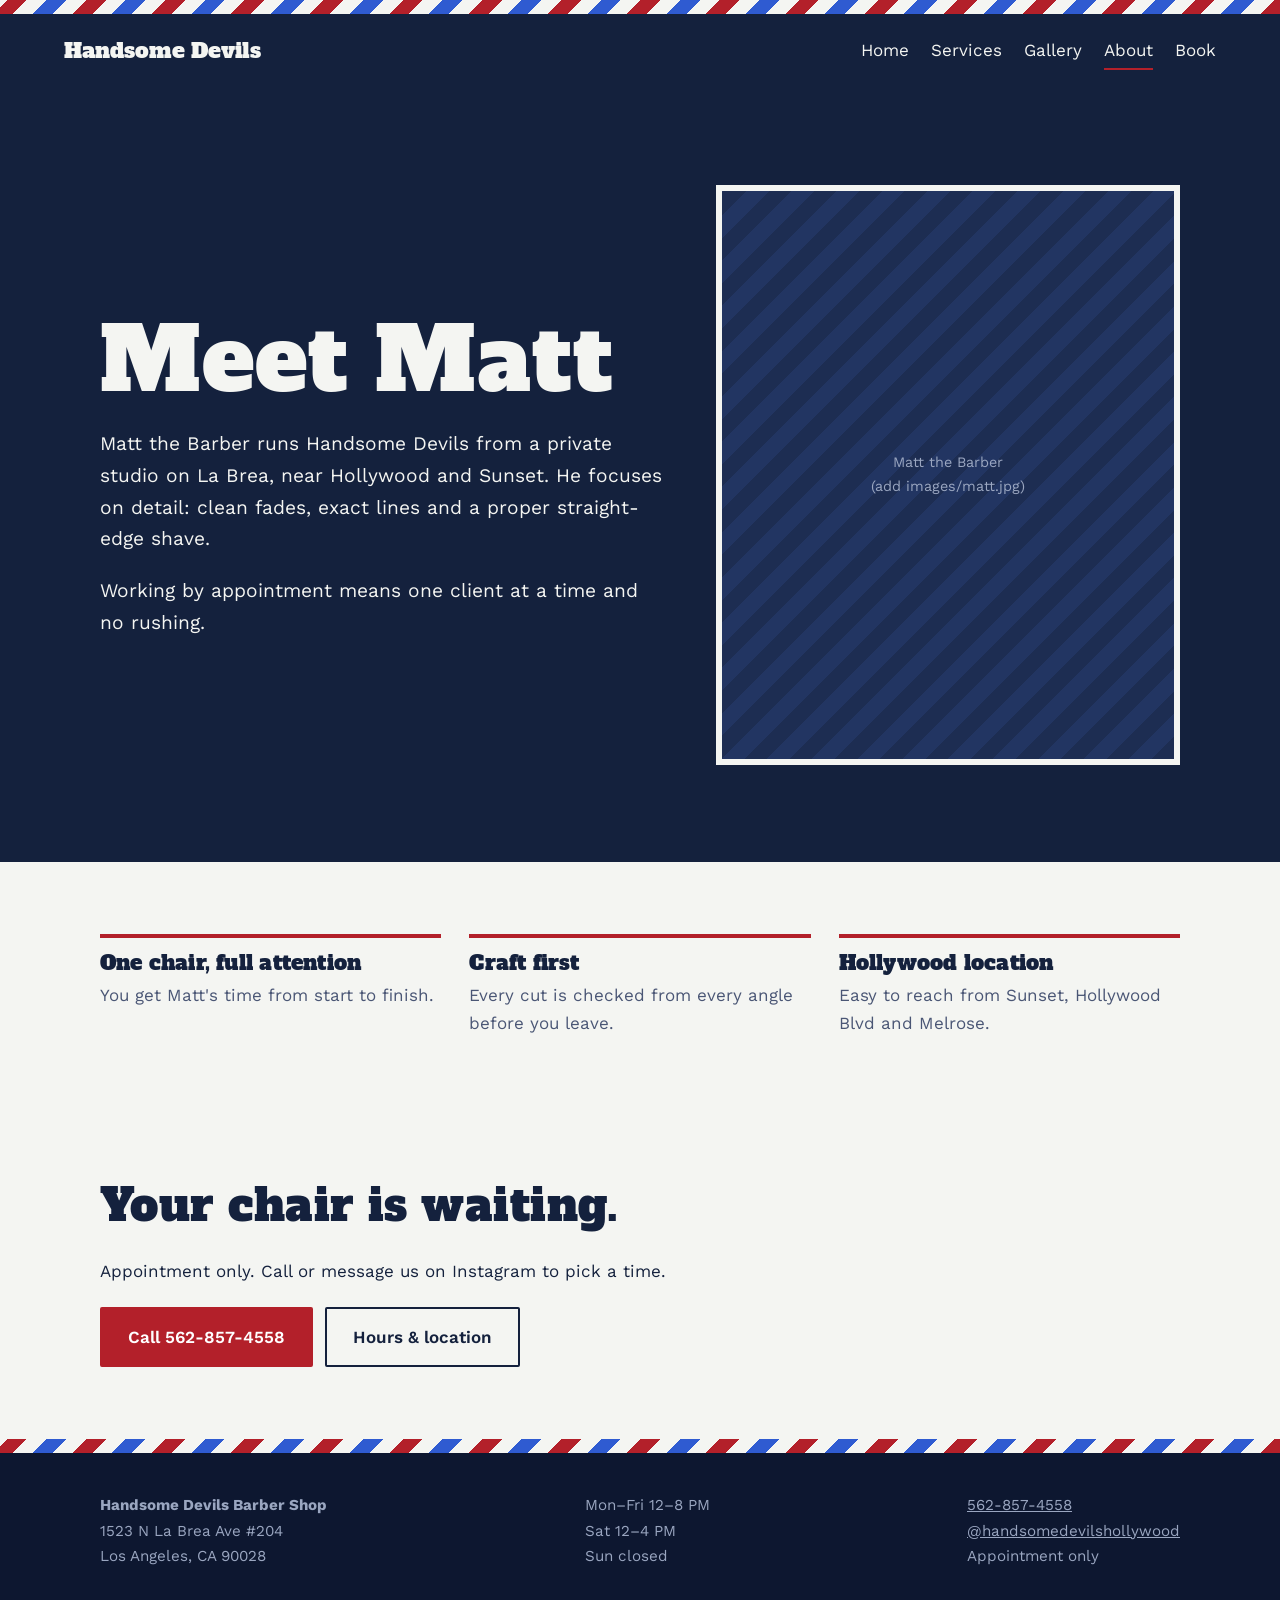
==== about.html @ ae557520 "Add files via upload" ====
<!DOCTYPE html><html lang="en"><head><meta charset="utf-8"><meta name="viewport" content="width=device-width,initial-scale=1">
<title>About | Handsome Devils Barber Shop, Hollywood</title><meta name="description" content="Meet Matt the Barber, owner of Handsome Devils Barber Shop in Hollywood, Los Angeles.">
<link rel="preconnect" href="https://fonts.googleapis.com"><link rel="preconnect" href="https://fonts.gstatic.com" crossorigin>
<link href="https://fonts.googleapis.com/css2?family=Alfa+Slab+One&family=Work+Sans:wght@400;600&display=swap" rel="stylesheet">
<link rel="stylesheet" href="style.css">
<script type="application/ld+json">{"@context":"https://schema.org","@type":"BarberShop","name":"Handsome Devils Barber Shop","telephone":"+1-562-857-4558","address":{"@type":"PostalAddress","streetAddress":"1523 N La Brea Ave #204","addressLocality":"Los Angeles","addressRegion":"CA","postalCode":"90028"},"openingHours":["Mo-Fr 12:00-20:00","Sa 12:00-16:00"]}</script></head>
<body><div class="pole"></div><header><a class="logo" href="index.html">Handsome Devils</a><nav><a href="index.html">Home</a><a href="services.html">Services</a><a href="gallery.html">Gallery</a><a href="about.html" aria-current=page>About</a><a href="contact.html">Book</a></nav></header><main>
<section><div class="wrap hero"><div><h1>Meet Matt</h1><p>Matt the Barber runs Handsome Devils from a private studio on La Brea, near Hollywood and Sunset. He focuses on detail: clean fades, exact lines and a proper straight-edge shave.</p><p>Working by appointment means one client at a time and no rushing.</p></div><div class="ph"><span>Matt the Barber<br>(add images/matt.jpg)</span><img src="images/matt.jpg" alt="Matt the Barber" onerror="this.remove()"></div></div></section>
<section class="light"><div class="wrap grid"><div class="card"><h3>One chair, full attention</h3><p class="mut">You get Matt's time from start to finish.</p></div><div class="card"><h3>Craft first</h3><p class="mut">Every cut is checked from every angle before you leave.</p></div><div class="card"><h3>Hollywood location</h3><p class="mut">Easy to reach from Sunset, Hollywood Blvd and Melrose.</p></div></div></section><section class="light"><div class="wrap"><h2>Your chair is waiting.</h2><p>Appointment only. Call or message us on Instagram to pick a time.</p><a class="btn" href="tel:+15628574558">Call 562-857-4558</a><a class="btn alt" href="contact.html">Hours &amp; location</a></div></section></main>
<div class="pole"></div><footer><div class="wrap"><div><strong>Handsome Devils Barber Shop</strong><br>1523 N La Brea Ave #204<br>Los Angeles, CA 90028</div>
<div>Mon–Fri 12–8 PM<br>Sat 12–4 PM<br>Sun closed</div><div><a href="tel:+15628574558">562-857-4558</a><br><a href="https://www.instagram.com/handsomedevilshollywood/">@handsomedevilshollywood</a><br>Appointment only</div></div></footer></body></html>
---- style.css ----
:root{--ink:#14213d;--ink2:#1d2d52;--chalk:#f4f5f2;--red:#b3202a;--brass:#c9a227;--mut:#9aa6c0;--bg:var(--ink);--tx:var(--chalk)}
*{box-sizing:border-box;margin:0}html{scroll-behavior:smooth}
body{background:var(--bg);color:var(--tx);font:17px/1.65 "Work Sans",system-ui,sans-serif}
h1,h2,h3{font-family:"Alfa Slab One",Georgia,serif;font-weight:400;line-height:1.1;letter-spacing:.01em}
h1{font-size:clamp(2.6rem,8vw,5.5rem)}h2{font-size:clamp(1.8rem,4vw,2.8rem);margin-bottom:.6em}h3{font-size:1.3rem;margin-bottom:.3em}
a{color:inherit}p{max-width:62ch}p+p{margin-top:1em}
:focus-visible{outline:3px solid var(--brass);outline-offset:3px}
.pole{height:14px;background:repeating-linear-gradient(-45deg,var(--red) 0 14px,var(--chalk) 14px 28px,#2f5bd1 28px 42px,var(--chalk) 42px 56px)}
header{display:flex;flex-wrap:wrap;gap:12px 28px;align-items:center;justify-content:space-between;padding:18px 5vw}
.logo{font-family:"Alfa Slab One",serif;font-size:1.35rem;text-decoration:none}
nav{display:flex;flex-wrap:wrap;gap:6px 22px}nav a{text-decoration:none;padding:4px 0;border-bottom:2px solid transparent}
nav a:hover,nav a[aria-current]{border-color:var(--red)}
section{padding:72px 5vw}.wrap{max-width:1080px;margin:0 auto}
.light{background:var(--chalk);color:var(--ink)}.light .mut{color:#4a5675}.mut{color:var(--mut)}
.btn{display:inline-block;background:var(--red);color:#fff;padding:14px 26px;text-decoration:none;font-weight:600;border-radius:2px;border:2px solid var(--red);margin:22px 12px 0 0}
.btn:hover{background:#8f1a22}.btn.alt{background:none;border-color:currentColor;color:inherit}
.hero{display:grid;grid-template-columns:1.1fr .9fr;gap:48px;align-items:center;min-height:70vh}
.hero p{font-size:1.2rem;margin-top:20px}
.ph{position:relative;background:repeating-linear-gradient(-45deg,#1d2d52 0 16px,#223562 16px 32px);aspect-ratio:4/5;overflow:hidden;border:6px solid var(--chalk);display:grid;place-items:center;color:var(--mut);font-size:.9rem;text-align:center;padding:12px}
.ph img{position:absolute;inset:0;width:100%;height:100%;object-fit:cover}
.grid{display:grid;grid-template-columns:repeat(auto-fit,minmax(250px,1fr));gap:28px}
.card{border-top:4px solid var(--red);padding-top:14px}
.gal{display:grid;grid-template-columns:repeat(auto-fill,minmax(240px,1fr));gap:16px}.gal .ph{aspect-ratio:1}
table{border-collapse:collapse;width:100%;max-width:460px}td{padding:10px 0;border-bottom:1px solid rgba(128,128,128,.4)}td:last-child{text-align:right}
.two{display:grid;grid-template-columns:repeat(auto-fit,minmax(300px,1fr));gap:48px;align-items:start}
iframe{width:100%;height:340px;border:0;filter:grayscale(.3)}
footer{padding:40px 5vw;background:#0d1730;color:var(--mut);font-size:.95rem}
footer .wrap{display:flex;flex-wrap:wrap;gap:16px 40px;justify-content:space-between}
@media(max-width:800px){.hero{grid-template-columns:1fr;min-height:0}.ph{aspect-ratio:4/3}}
@media(prefers-reduced-motion:reduce){html{scroll-behavior:auto}}
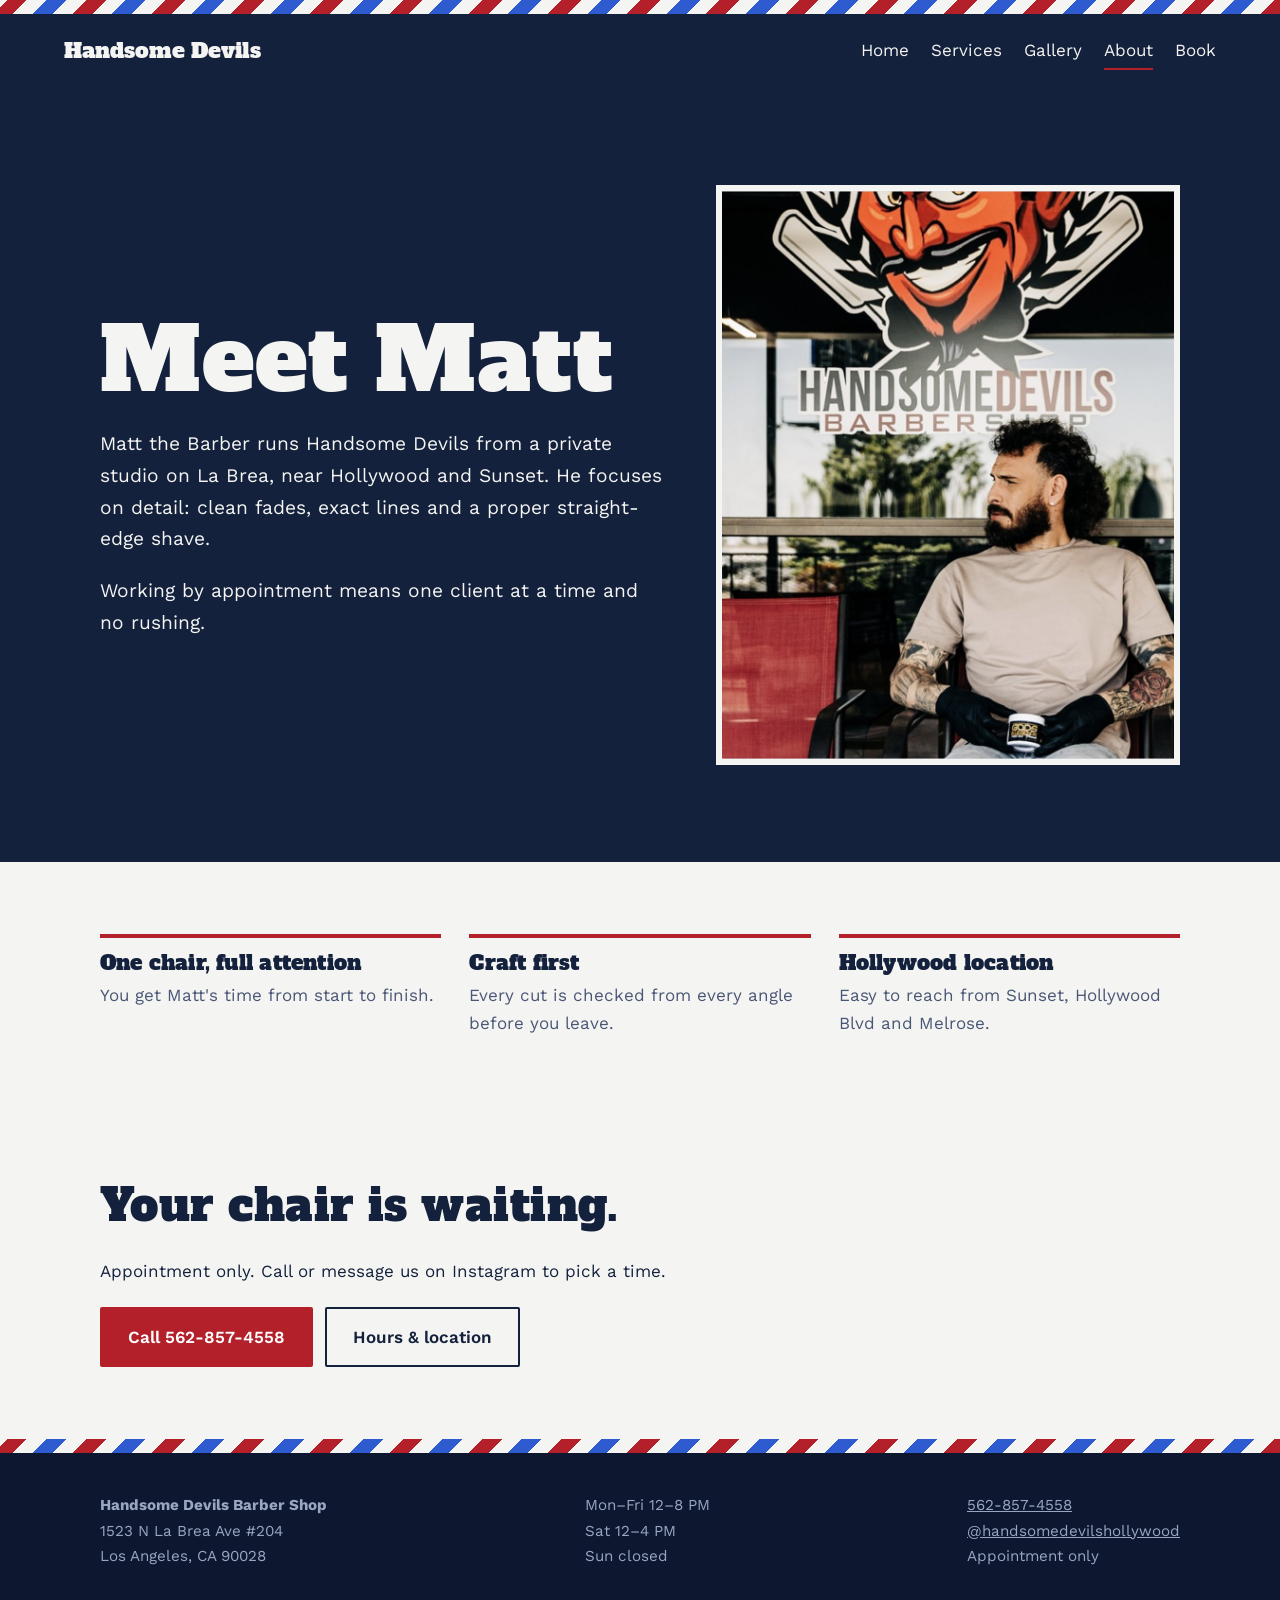
==== commit 630dc9e9: "Add files via upload" ====
--- a/about.html
+++ b/about.html
@@ -5,7 +5,7 @@
 <link rel="stylesheet" href="style.css">
 <script type="application/ld+json">{"@context":"https://schema.org","@type":"BarberShop","name":"Handsome Devils Barber Shop","telephone":"+1-562-857-4558","address":{"@type":"PostalAddress","streetAddress":"1523 N La Brea Ave #204","addressLocality":"Los Angeles","addressRegion":"CA","postalCode":"90028"},"openingHours":["Mo-Fr 12:00-20:00","Sa 12:00-16:00"]}</script></head>
 <body><div class="pole"></div><header><a class="logo" href="index.html">Handsome Devils</a><nav><a href="index.html">Home</a><a href="services.html">Services</a><a href="gallery.html">Gallery</a><a href="about.html" aria-current=page>About</a><a href="contact.html">Book</a></nav></header><main>
-<section><div class="wrap hero"><div><h1>Meet Matt</h1><p>Matt the Barber runs Handsome Devils from a private studio on La Brea, near Hollywood and Sunset. He focuses on detail: clean fades, exact lines and a proper straight-edge shave.</p><p>Working by appointment means one client at a time and no rushing.</p></div><div class="ph"><span>Matt the Barber<br>(add images/matt.jpg)</span><img src="images/matt.jpg" alt="Matt the Barber" onerror="this.remove()"></div></div></section>
+<section><div class="wrap hero"><div><h1>Meet Matt</h1><p>Matt the Barber runs Handsome Devils from a private studio on La Brea, near Hollywood and Sunset. He focuses on detail: clean fades, exact lines and a proper straight-edge shave.</p><p>Working by appointment means one client at a time and no rushing.</p></div><div class="ph"><span>Matt the Barber<br>(add images/matt.jpg)</span><img src="images/matt.jpg" alt="Matt the Barber, owner of Handsome Devils" onerror="this.remove()"></div></div></section>
 <section class="light"><div class="wrap grid"><div class="card"><h3>One chair, full attention</h3><p class="mut">You get Matt's time from start to finish.</p></div><div class="card"><h3>Craft first</h3><p class="mut">Every cut is checked from every angle before you leave.</p></div><div class="card"><h3>Hollywood location</h3><p class="mut">Easy to reach from Sunset, Hollywood Blvd and Melrose.</p></div></div></section><section class="light"><div class="wrap"><h2>Your chair is waiting.</h2><p>Appointment only. Call or message us on Instagram to pick a time.</p><a class="btn" href="tel:+15628574558">Call 562-857-4558</a><a class="btn alt" href="contact.html">Hours &amp; location</a></div></section></main>
 <div class="pole"></div><footer><div class="wrap"><div><strong>Handsome Devils Barber Shop</strong><br>1523 N La Brea Ave #204<br>Los Angeles, CA 90028</div>
 <div>Mon–Fri 12–8 PM<br>Sat 12–4 PM<br>Sun closed</div><div><a href="tel:+15628574558">562-857-4558</a><br><a href="https://www.instagram.com/handsomedevilshollywood/">@handsomedevilshollywood</a><br>Appointment only</div></div></footer></body></html>
